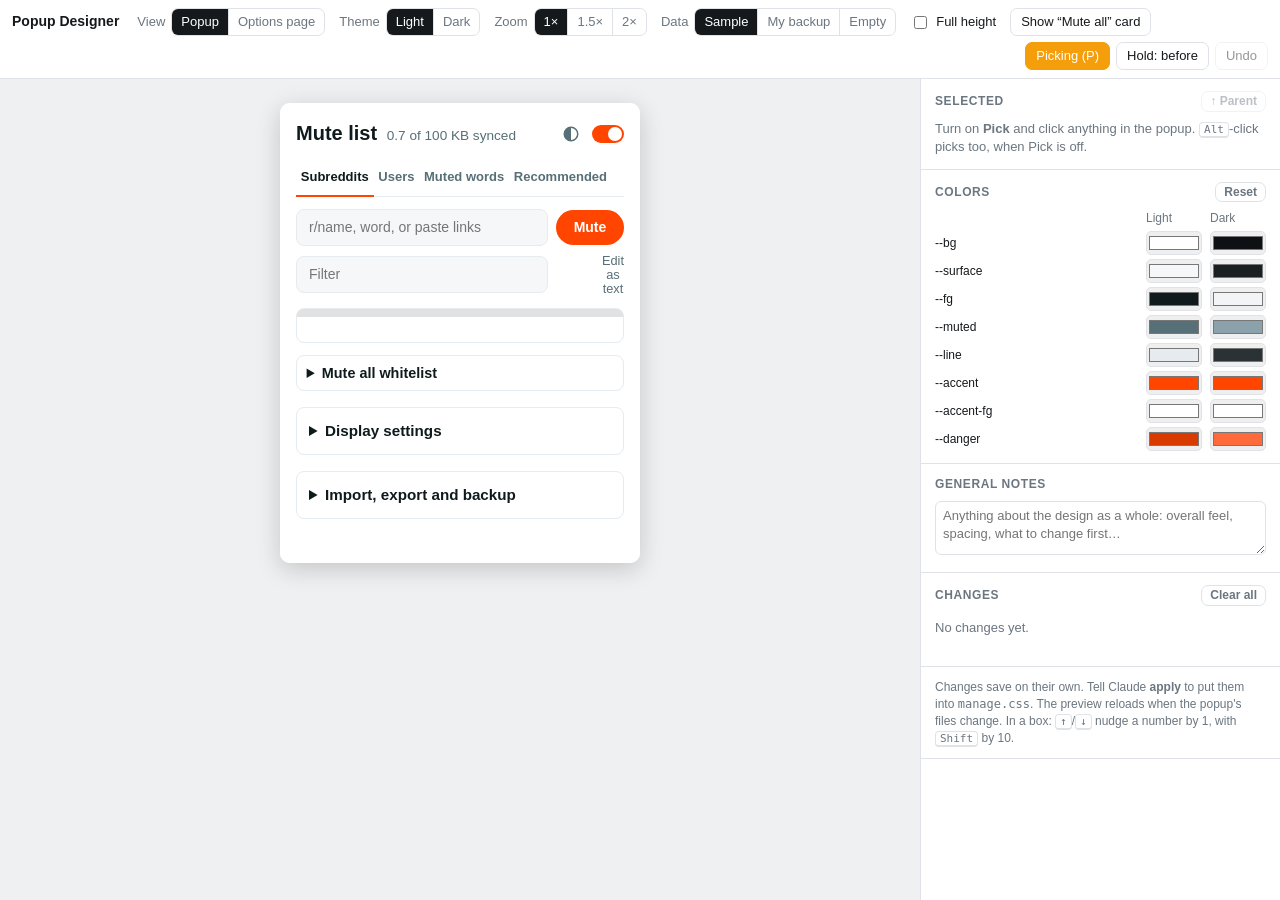
==== tools/designer/index.html @ e5f0740b "Add a popup design editor (tools/designer) Co-Authored-By: Claude Opus 5.5 <noreply@anthropic.com>" ====
<!DOCTYPE html>
<html lang="en">
<head>
<meta charset="UTF-8">
<meta name="viewport" content="width=device-width, initial-scale=1">
<title>Popup Designer</title>
<style>
  :root {
    --bg: #eef0f2; --panel: #fff; --fg: #16191c; --muted: #6b7680; --line: #dfe3e7;
    --accent: #2f6fe4; --pick: #f59e0b; --soft: #f5f7f9;
    font: 13px/1.4 -apple-system, BlinkMacSystemFont, "Segoe UI", Roboto, sans-serif;
    color: var(--fg);
  }
  * { box-sizing: border-box; }
  body { margin: 0; height: 100vh; display: grid; grid-template-columns: 1fr 360px; grid-template-rows: auto 1fr; background: var(--bg); }
  button, input, select, textarea { font: inherit; color: inherit; }
  button { cursor: pointer; }

  .bar { grid-column: 1 / -1; display: flex; flex-wrap: wrap; gap: 6px 14px; align-items: center; padding: 8px 12px; background: var(--panel); border-bottom: 1px solid var(--line); }
  .bar b { font-size: 14px; margin-right: 4px; }
  .seg { display: inline-flex; border: 1px solid var(--line); border-radius: 7px; overflow: hidden; }
  .seg button { border: 0; background: none; padding: 4px 9px; }
  .seg button + button { border-left: 1px solid var(--line); }
  .seg button[aria-pressed="true"] { background: var(--fg); color: #fff; }
  .btn { border: 1px solid var(--line); background: var(--panel); border-radius: 7px; padding: 4px 10px; }
  .btn.primary { background: var(--accent); border-color: var(--accent); color: #fff; }
  .btn[aria-pressed="true"] { background: var(--pick); border-color: var(--pick); color: #fff; }
  .btn:disabled { opacity: .45; cursor: default; }
  .group { display: inline-flex; gap: 6px; align-items: center; }
  .group > span { color: var(--muted); }

  .stage { overflow: auto; padding: 24px; display: flex; justify-content: center; align-items: flex-start; }
  .frame-box { transform-origin: top center; box-shadow: 0 6px 24px rgba(0,0,0,.18); border-radius: 10px; overflow: hidden; background: #fff; flex: none; }
  iframe { display: block; border: 0; }

  aside { background: var(--panel); border-left: 1px solid var(--line); overflow-y: auto; }
  section { padding: 12px 14px; border-bottom: 1px solid var(--line); }
  h2 { font-size: 12px; text-transform: uppercase; letter-spacing: .05em; color: var(--muted); margin: 0 0 8px; display: flex; justify-content: space-between; align-items: center; }
  h3 { font-size: 12px; color: var(--muted); margin: 10px 0 4px; font-weight: 600; }
  .empty { color: var(--muted); }
  .sel-input { width: 100%; font-family: ui-monospace, Menlo, monospace; font-size: 12px; padding: 5px 7px; border: 1px solid var(--line); border-radius: 6px; }
  .chips { display: flex; flex-wrap: wrap; gap: 4px; margin: 6px 0; }
  .chip { border: 1px solid var(--line); background: var(--soft); border-radius: 99px; padding: 1px 8px; font: 11px ui-monospace, Menlo, monospace; }
  .chip[aria-pressed="true"] { border-color: var(--pick); background: #fff4e0; }
  .meta { color: var(--muted); font-size: 12px; display: flex; gap: 8px; align-items: center; flex-wrap: wrap; }
  .meta .btn { padding: 1px 8px; font-size: 12px; }
  .props { display: grid; grid-template-columns: 92px 1fr; gap: 4px 8px; align-items: center; }
  .props label { color: var(--muted); font-size: 12px; }
  .field { display: flex; gap: 4px; }
  .field input[type=text], .field select { flex: 1; min-width: 0; padding: 3px 6px; border: 1px solid var(--line); border-radius: 5px; background: #fff; }
  .field input.set, .field select.set { border-color: var(--pick); background: #fffaf0; }
  .field input[type=color] { width: 28px; height: 26px; padding: 0; border: 1px solid var(--line); border-radius: 5px; background: none; }
  textarea { width: 100%; min-height: 54px; padding: 5px 7px; border: 1px solid var(--line); border-radius: 6px; resize: vertical; }
  textarea.code { font: 12px ui-monospace, Menlo, monospace; }
  .check { display: flex; gap: 6px; align-items: center; margin-top: 8px; }
  .tokens { display: grid; grid-template-columns: 1fr 56px 56px; gap: 4px 8px; align-items: center; font-size: 12px; }
  .tokens .head { color: var(--muted); }
  .tokens input { width: 100%; height: 24px; padding: 0; border: 1px solid var(--line); border-radius: 5px; }
  .tokens input.set { outline: 2px solid var(--pick); }
  .changes { list-style: none; margin: 0; padding: 0; }
  .changes li { display: flex; gap: 6px; align-items: flex-start; padding: 5px 0; border-top: 1px solid var(--line); }
  .changes li:first-child { border-top: 0; }
  .changes .what { flex: 1; min-width: 0; cursor: pointer; }
  .changes code { font: 11px ui-monospace, Menlo, monospace; display: block; overflow-wrap: anywhere; }
  .changes small { color: var(--muted); display: block; }
  .x { border: 0; background: none; color: var(--muted); font-size: 16px; line-height: 1; padding: 0 2px; }
  .status { color: var(--muted); font-size: 12px; }
  .help { color: var(--muted); font-size: 12px; margin: 0; }
  kbd { font: 11px ui-monospace, Menlo, monospace; border: 1px solid var(--line); border-bottom-width: 2px; border-radius: 4px; padding: 0 4px; }

  @media (max-width: 760px) {
    body { grid-template-columns: 1fr; grid-template-rows: auto auto auto; height: auto; }
    aside { border-left: 0; border-top: 1px solid var(--line); }
    .stage { padding: 12px; }
  }
</style>
</head>
<body>
<div class="bar">
  <b>Popup Designer</b>
  <span class="group"><span>View</span><span class="seg" id="mode"><button data-v="popup">Popup</button><button data-v="page">Options page</button></span></span>
  <span class="group"><span>Theme</span><span class="seg" id="theme"><button data-v="light">Light</button><button data-v="dark">Dark</button></span></span>
  <span class="group"><span>Zoom</span><span class="seg" id="zoom"><button data-v="1">1×</button><button data-v="1.5">1.5×</button><button data-v="2">2×</button></span></span>
  <span class="group"><span>Data</span><span class="seg" id="data"><button data-v="sample">Sample</button><button data-v="backup">My backup</button><button data-v="empty">Empty</button></span></span>
  <label class="group"><input type="checkbox" id="tall"> Full height</label>
  <button class="btn" id="page-card">Show “Mute all” card</button>
  <span class="group" style="margin-left:auto">
    <button class="btn" id="pick" title="Click elements in the popup to edit them (P)">Pick</button>
    <button class="btn" id="original" title="Hold to see the popup without your changes">Hold: before</button>
    <button class="btn" id="undo" title="Undo (⌘Z)">Undo</button>
  </span>
</div>

<main class="stage" id="stage"><div class="frame-box" id="frame-box"><iframe id="frame" title="Popup preview"></iframe></div></main>

<aside>
  <section>
    <h2>Selected <span class="meta"><button class="btn" id="parent" disabled>↑ Parent</button></span></h2>
    <div id="sel-empty" class="empty">Turn on <b>Pick</b> and click anything in the popup. <kbd>Alt</kbd>-click picks too, when Pick is off.</div>
    <div id="sel-body" hidden>
      <input class="sel-input" id="selector" spellcheck="false" aria-label="CSS selector">
      <div class="chips" id="chips"></div>
      <div class="meta" id="sel-meta"></div>
      <div id="props"></div>
      <label class="check"><input type="checkbox" id="hide"> Hide it</label>
      <h3>More CSS for this</h3>
      <textarea class="code" id="extra" spellcheck="false" placeholder="e.g. text-transform: uppercase;"></textarea>
      <h3>Note for Claude</h3>
      <textarea id="note" placeholder="Describe what you want here, if the boxes above can't do it"></textarea>
    </div>
  </section>

  <section>
    <h2>Colors <button class="btn" id="tokens-reset" style="font-size:12px;padding:1px 8px">Reset</button></h2>
    <div class="tokens" id="tokens"></div>
  </section>

  <section>
    <h2>General notes</h2>
    <textarea id="general" placeholder="Anything about the design as a whole: overall feel, spacing, what to change first…"></textarea>
  </section>

  <section>
    <h2>Changes <span class="meta"><button class="btn" id="clear">Clear all</button></span></h2>
    <ul class="changes" id="changes"></ul>
    <p class="status" id="status"></p>
  </section>

  <section>
    <p class="help">Changes save on their own. Tell Claude <b>apply</b> to put them into <code>manage.css</code>. The preview reloads when the popup's files change. In a box: <kbd>↑</kbd>/<kbd>↓</kbd> nudge a number by 1, with <kbd>Shift</kbd> by 10.</p>
  </section>
</aside>

<script>
const $ = (id) => document.getElementById(id);
const frame = $('frame');
const fdoc = () => frame.contentDocument;

// ---- State: the edits (saved to changes.json) and the view (this browser only).
let S = { rules: {}, tokens: { light: {}, dark: {} }, general: '' };
const VIEW_KEY = 'designer.view';
let view = { mode: 'popup', theme: 'light', zoom: '1', data: 'sample', tall: false, pick: true };
try { Object.assign(view, JSON.parse(localStorage.getItem(VIEW_KEY)) || {}); } catch (_) { /* defaults */ }
const saveView = () => { try { localStorage.setItem(VIEW_KEY, JSON.stringify(view)); } catch (_) { /* not critical */ } };

const history = [];
let selector = '';
let selEl = null;

const PROPS = [
  ['Text', [['font-size', 'Size'], ['font-weight', 'Weight', ['', '400', '500', '600', '700']], ['color', 'Color', 'color'], ['line-height', 'Line height'], ['text-align', 'Align', ['', 'left', 'center', 'right']], ['letter-spacing', 'Letter space']]],
  ['Box', [['padding', 'Padding'], ['margin', 'Margin'], ['gap', 'Gap'], ['width', 'Width'], ['height', 'Height'], ['min-height', 'Min height']]],
  ['Look', [['background-color', 'Background', 'color'], ['border', 'Border'], ['border-radius', 'Corners'], ['box-shadow', 'Shadow'], ['opacity', 'Opacity']]],
  ['Layout', [['display', 'Display', ['', 'block', 'inline-block', 'flex', 'inline-flex', 'grid', 'none']], ['flex-direction', 'Direction', ['', 'row', 'column']], ['justify-content', 'Justify', ['', 'flex-start', 'center', 'flex-end', 'space-between']], ['align-items', 'Align items', ['', 'flex-start', 'center', 'flex-end', 'baseline', 'stretch']]]],
];
const UNITLESS = new Set(['font-weight', 'opacity', 'line-height']);
const withUnit = (p, v) => (/^-?\d*\.?\d+$/.test(v.trim()) && !UNITLESS.has(p) ? v.trim() + 'px' : v.trim());

// ---- Saving.
let saveTimer;
function changed({ record = true } = {}) {
  if (record) pushHistory();
  applyCss();
  renderChanges();
  clearTimeout(saveTimer);
  $('status').textContent = 'Saving…';
  saveTimer = setTimeout(async () => {
    try {
      const res = await fetch('/tools/designer/save', { method: 'POST', body: JSON.stringify({ savedAt: new Date().toISOString(), css: buildCss(false), ...S }) });
      $('status').textContent = res.ok ? `Saved ${new Date().toLocaleTimeString()} · Claude can read these.` : 'Couldn’t save (server error).';
    } catch (_) { $('status').textContent = 'Couldn’t save: is the designer server running?'; }
  }, 400);
}
let lastSnap = null;
function pushHistory() {
  if (lastSnap !== null) history.push(lastSnap);
  if (history.length > 200) history.shift();
  lastSnap = JSON.stringify(S);
  $('undo').disabled = !history.length;
}

// ---- CSS out of the edits. Preview adds !important so it beats manage.css.
function buildCss(preview) {
  const imp = preview ? ' !important' : '';
  const out = [];
  const tok = (sel, map) => {
    const lines = Object.entries(map).map(([k, v]) => `  --${k}: ${v}${imp};`);
    if (lines.length) out.push(`${sel} {\n${lines.join('\n')}\n}`);
  };
  tok(':root:not([data-theme="dark"])', S.tokens.light);
  tok(':root[data-theme="dark"]', S.tokens.dark);
  for (const [sel, r] of Object.entries(S.rules)) {
    const lines = Object.entries(r.props || {}).filter(([, v]) => v !== '').map(([p, v]) => `  ${p}: ${withUnit(p, v)}${imp};`);
    for (const d of (r.css || '').split(';').map((s) => s.trim()).filter(Boolean)) {
      lines.push(`  ${preview ? d.replace(/\s*!important\s*$/, '') + imp : d};`);
    }
    if (lines.length) out.push(`${sel} {\n${lines.join('\n')}\n}`);
  }
  return out.join('\n\n');
}

let showOriginal = false;
function applyCss() {
  const d = fdoc();
  const style = d?.getElementById('dz-css');
  if (!style) return;
  style.textContent = showOriginal ? '' : buildCss(true);
  updateMeta();
}

// ---- The frame: the real manage.html with stand-in chrome.* APIs.
const SEP = { subs: ',', users: ',', popularWords: '\n', subWords: '\n', commentWords: '\n', bodyWords: '\n', flairWords: '\n', recSubs: ',', recUsers: ',', keepSubs: ',', skipSubs: ',', userSubs: ',', scopes: '\n', wordGroups: '\n' };
const SAMPLE = {
  subs: ['funny', 'gaming', 'memes', 'nba', 'soccer', 'pics', 'aww', 'movies', '*cat*', '*dog*', '*bird*'],
  users: ['spez', 'automoderator', 'gallowboob'], userSubs: ['spez:announcements'],
  popularWords: ['election', 'trump'], subWords: ['election'], commentWords: ['spoiler', 'election'],
  recSubs: ['askmen', 'lawyertalk'], recUsers: ['someuser'], keepSubs: ['programming', 'space'], skipSubs: ['india'],
  settings: {},
};
function toStore(list) {
  const sync = { 'seeded.animals': true, settings: { ...(list.settings || {}), theme: view.theme } };
  for (const [kind, sep] of Object.entries(SEP)) {
    const names = list[kind] || [];
    sync[kind + '.count'] = names.length ? 1 : 0;
    if (names.length) sync[kind + '.0'] = names.join(sep);
  }
  return { sync, local: {} };
}
async function seed() {
  let list = view.data === 'empty' ? {} : SAMPLE;
  if (view.data === 'backup') {
    try { list = await (await fetch('/tools/designer/backup.json')).json(); }
    catch (_) { $('status').textContent = 'No backup file in the project folder; showing sample data.'; }
  }
  window.__seed = toStore(list);
  window.__mem = null;
}

async function buildFrame() {
  const t = Date.now();
  let html = await (await fetch('/manage/manage.html')).text();
  html = html.replace(/(href|src)="([^"]+\.(?:css|js))"/g, (_, a, p) => `${a}="${new URL(p, location.origin + '/manage/').pathname}?t=${t}"`);
  const head = `<base href="/manage/"><script>window.__dz = ${JSON.stringify({ popup: view.mode === 'popup' })};<\/script>`
    + `<script src="/tools/designer/stub.js?t=${t}"><\/script>`;
  html = html.replace('<head>', '<head>' + head).replace('</head>', '<style id="dz-css"></style><style id="dz-ui"></style></head>');
  frame.srcdoc = html;
}

frame.addEventListener('load', () => {
  const d = fdoc();
  d.getElementById('dz-ui').textContent = `
    [data-dz-hover] { outline: 2px solid #2f6fe4 !important; outline-offset: -2px !important; cursor: crosshair !important; }
    [data-dz-sel] { outline: 2px dashed #f59e0b !important; outline-offset: -2px !important; }`;
  hookFrame(d);
  applyCss();
  if (selector) select(null, selector);
  sizeFrame();
  new frame.contentWindow.ResizeObserver(sizeFrame).observe(d.documentElement);
});

function sizeFrame() {
  const d = fdoc();
  const w = view.mode === 'popup' ? 360 : 900;
  frame.style.width = w + 'px';
  const content = d?.documentElement.scrollHeight || 600;
  // Chrome popups are at most 600 px tall; the rest scrolls.
  frame.style.height = (view.mode === 'popup' && !view.tall ? Math.min(600, content) : Math.max(content, 300)) + 'px';
  $('frame-box').style.transform = `scale(${view.zoom})`;
  $('frame-box').style.marginBottom = `${(view.zoom - 1) * frame.offsetHeight}px`;
}

// ---- Picking elements.
function pickable(t) {
  if (!(t instanceof frame.contentWindow.Element)) return null;
  return t.closest('svg') || t;
}
function hookFrame(d) {
  let hover = null;
  const picking = (e) => view.pick || e.altKey;
  d.addEventListener('pointerover', (e) => {
    hover?.removeAttribute('data-dz-hover');
    hover = picking(e) ? pickable(e.target) : null;
    hover?.setAttribute('data-dz-hover', '');
  }, true);
  d.addEventListener('pointerleave', () => hover?.removeAttribute('data-dz-hover'));
  for (const type of ['pointerdown', 'mousedown', 'mouseup', 'click']) {
    d.addEventListener(type, (e) => {
      if (!picking(e)) return;
      e.preventDefault();
      e.stopImmediatePropagation();
      if (type === 'click') select(pickable(e.target));
    }, true);
  }
  d.addEventListener('keydown', onKey);
}

function partOf(el, withId = true) {
  if (withId && el.id) return '#' + CSS.escape(el.id);
  return el.tagName.toLowerCase() + [...el.classList].map((c) => '.' + CSS.escape(c)).join('');
}
function candidates(el) {
  const d = fdoc();
  const out = [];
  if (el.id) out.push('#' + CSS.escape(el.id));
  const own = partOf(el, false);
  const anc = el.parentElement?.closest('[id]');
  if (anc && anc !== d.body) out.push(`#${CSS.escape(anc.id)} ${own}`);
  if (el.classList.length) out.push([...el.classList].map((c) => '.' + CSS.escape(c)).join(''));
  if (el.parentElement && el.parentElement !== d.body) out.push(`${partOf(el.parentElement)} > ${own}`);
  out.push(own);
  return [...new Set(out)].slice(0, 5);
}

function select(el, sel) {
  const d = fdoc();
  d.querySelectorAll('[data-dz-sel]').forEach((n) => n.removeAttribute('data-dz-sel'));
  if (el) {
    selector = candidates(el)[0];
    // A rule already made for this element wins over a new guess.
    const existing = Object.keys(S.rules).find((s) => { try { return el.matches(s); } catch (_) { return false; } });
    if (existing) selector = existing;
  } else if (sel) {
    selector = sel;
    try { el = d.querySelector(sel); } catch (_) { el = null; }
  }
  selEl = el;
  el?.setAttribute('data-dz-sel', '');
  renderSelected();
}

// ---- The Selected panel.
const rule = () => (S.rules[selector] ||= { props: {}, css: '', note: '' });
const pruneRule = (sel) => {
  const r = S.rules[sel];
  if (r && !Object.values(r.props).some((v) => v !== '') && !r.css.trim() && !r.note.trim()) delete S.rules[sel];
};
const toHex = (c) => {
  const m = c.match(/rgba?\((\d+),\s*(\d+),\s*(\d+)/);
  return m ? '#' + m.slice(1, 4).map((n) => (+n).toString(16).padStart(2, '0')).join('') : (/^#[0-9a-f]{6}$/i.test(c) ? c : '#000000');
};

function renderSelected() {
  $('sel-empty').hidden = !!selector;
  $('sel-body').hidden = !selector;
  $('parent').disabled = !selEl?.parentElement || selEl.parentElement === fdoc().body;
  if (!selector) return;
  $('selector').value = selector;
  $('chips').replaceChildren(...(selEl ? candidates(selEl) : []).map((c) => {
    const b = document.createElement('button');
    b.className = 'chip';
    b.textContent = c;
    b.setAttribute('aria-pressed', String(c === selector));
    b.onclick = () => { selector = c; renderSelected(); };
    return b;
  }));
  const r = S.rules[selector] || { props: {}, css: '', note: '' };
  const cs = selEl ? frame.contentWindow.getComputedStyle(selEl) : null;
  const box = $('props');
  box.replaceChildren();
  for (const [title, props] of PROPS) {
    const h = document.createElement('h3');
    h.textContent = title;
    const grid = document.createElement('div');
    grid.className = 'props';
    for (const [p, label, kind] of props) {
      const lab = document.createElement('label');
      lab.textContent = label;
      const field = document.createElement('div');
      field.className = 'field';
      const now = cs ? cs.getPropertyValue(p) : '';
      let input;
      if (Array.isArray(kind)) {
        input = document.createElement('select');
        for (const o of kind) input.add(new Option(o || `— ${now}`, o));
      } else {
        input = document.createElement('input');
        input.type = 'text';
        input.placeholder = now;
        input.spellcheck = false;
        input.addEventListener('keydown', nudge);
      }
      input.value = r.props[p] || '';
      input.classList.toggle('set', !!input.value);
      input.id = lab.htmlFor = 'p-' + p;
      const set = (v) => {
        rule().props[p] = v;
        input.classList.toggle('set', !!v);
        pruneRule(selector);
        changed({ record: false });
      };
      input.addEventListener('input', () => set(input.value));
      field.append(input);
      if (kind === 'color') {
        const pick = document.createElement('input');
        pick.type = 'color';
        pick.value = toHex(input.value || now);
        pick.title = 'Pick a color';
        pick.addEventListener('input', () => { input.value = pick.value; set(pick.value); });
        field.append(pick);
      }
      grid.append(lab, field);
    }
    box.append(h, grid);
  }
  $('hide').checked = r.props.display === 'none';
  $('extra').value = r.css;
  $('note').value = r.note;
  updateMeta();
}

function updateMeta() {
  if (!selector) return;
  let n = 0;
  try { n = fdoc()?.querySelectorAll(selector).length || 0; } catch (_) { n = -1; }
  $('sel-meta').textContent = n < 0 ? 'Not a valid selector' : `${n} element${n === 1 ? '' : 's'} on this screen`;
}

// ↑/↓ change the number under the cursor (the first one) by 1, Shift by 10.
function nudge(e) {
  if (e.key !== 'ArrowUp' && e.key !== 'ArrowDown') return;
  const input = e.target;
  const v = input.value || input.placeholder;
  const m = v.match(/-?\d*\.?\d+/);
  if (!m) return;
  e.preventDefault();
  const step = (e.shiftKey ? 10 : 1) * (e.key === 'ArrowUp' ? 1 : -1) * (m[0].includes('.') && !e.shiftKey ? 0.1 : 1);
  const next = Math.round((parseFloat(m[0]) + step) * 100) / 100;
  input.value = v.slice(0, m.index) + next + v.slice(m.index + m[0].length);
  input.dispatchEvent(new Event('input'));
}

$('selector').addEventListener('change', () => {
  selector = $('selector').value.trim();
  select(null, selector);
});
$('hide').addEventListener('change', () => {
  rule().props.display = $('hide').checked ? 'none' : '';
  pruneRule(selector);
  changed({ record: false });
  renderSelected();
});
$('extra').addEventListener('input', () => { rule().css = $('extra').value; pruneRule(selector); changed({ record: false }); });
$('note').addEventListener('input', () => { rule().note = $('note').value; pruneRule(selector); changed({ record: false }); });
$('general').addEventListener('input', () => { S.general = $('general').value; changed({ record: false }); });
$('parent').addEventListener('click', () => { if (selEl?.parentElement) select(selEl.parentElement); });

// Undo: a snapshot when a box is focused or a button clicked.
document.querySelector('aside').addEventListener('focusin', () => pushHistory());
$('undo').addEventListener('click', undo);
function undo() {
  if (!history.length) return;
  S = JSON.parse(history.pop());
  lastSnap = JSON.stringify(S);
  $('undo').disabled = !history.length;
  $('general').value = S.general || '';
  renderTokens();
  renderSelected();
  changed({ record: false });
}

// ---- Colors (the :root variables in manage.css), light and dark.
let TOKENS = [];
async function loadTokens() {
  const css = await (await fetch('/manage/manage.css')).text();
  const block = (re) => Object.fromEntries([...(css.match(re)?.[1] || '').matchAll(/--([\w-]+):\s*([^;]+);/g)].map((m) => [m[1], m[2].trim()]));
  const light = block(/^:root\s*\{([^}]*)\}/m);
  const dark = { ...light, ...block(/:root\[data-theme="dark"\]\s*\{([^}]*)\}/) };
  TOKENS = Object.keys(light).map((k) => ({ name: k, light: light[k], dark: dark[k] }));
  renderTokens();
}
function renderTokens() {
  const box = $('tokens');
  box.replaceChildren(...['', 'Light', 'Dark'].map((t) => Object.assign(document.createElement('span'), { className: 'head', textContent: t })));
  for (const t of TOKENS) {
    const name = document.createElement('span');
    name.textContent = '--' + t.name;
    box.append(name);
    for (const mode of ['light', 'dark']) {
      const input = document.createElement('input');
      input.type = 'color';
      input.value = toHex(S.tokens[mode][t.name] || t[mode]);
      input.classList.toggle('set', !!S.tokens[mode][t.name]);
      input.title = `${mode}: ${S.tokens[mode][t.name] || t[mode]}`;
      input.addEventListener('input', () => {
        S.tokens[mode][t.name] = input.value;
        input.classList.add('set');
        if (view.theme !== mode) setTheme(mode);
        changed({ record: false });
      });
      box.append(input);
    }
  }
}
$('tokens-reset').addEventListener('click', () => { pushHistory(); S.tokens = { light: {}, dark: {} }; renderTokens(); changed({ record: false }); });

// ---- The Changes list.
function renderChanges() {
  const items = [];
  for (const mode of ['light', 'dark']) {
    for (const [k, v] of Object.entries(S.tokens[mode])) items.push({ title: `--${k} (${mode})`, sub: v, remove: () => delete S.tokens[mode][k] });
  }
  for (const [sel, r] of Object.entries(S.rules)) {
    const bits = Object.entries(r.props).filter(([, v]) => v !== '').map(([p, v]) => `${p}: ${withUnit(p, v)}`);
    if (r.css.trim()) bits.push(r.css.trim());
    if (r.note.trim()) bits.push(`📝 ${r.note.trim()}`);
    items.push({ title: sel, sub: bits.join(' · '), remove: () => delete S.rules[sel], open: () => select(null, sel) });
  }
  $('changes').replaceChildren(...items.map((it) => {
    const li = document.createElement('li');
    const what = document.createElement('div');
    what.className = 'what';
    what.innerHTML = '<code></code><small></small>';
    what.firstChild.textContent = it.title;
    what.lastChild.textContent = it.sub;
    if (it.open) what.onclick = it.open;
    const x = document.createElement('button');
    x.className = 'x';
    x.textContent = '×';
    x.title = 'Remove this change';
    x.onclick = () => { pushHistory(); it.remove(); renderTokens(); renderSelected(); changed({ record: false }); };
    li.append(what, x);
    return li;
  }));
  if (!items.length) $('changes').innerHTML = '<li class="empty">No changes yet.</li>';
}
$('clear').addEventListener('click', () => {
  if (!confirm('Clear all changes and notes?')) return;
  pushHistory();
  S = { rules: {}, tokens: { light: {}, dark: {} }, general: '' };
  $('general').value = '';
  renderTokens();
  renderSelected();
  changed({ record: false });
});

// ---- Toolbar.
function segment(id, key, after) {
  const seg = $(id);
  const paint = () => seg.querySelectorAll('button').forEach((b) => b.setAttribute('aria-pressed', String(b.dataset.v === String(view[key]))));
  seg.addEventListener('click', (e) => {
    const v = e.target.closest('button')?.dataset.v;
    if (!v || v === String(view[key])) return;
    view[key] = v;
    saveView();
    paint();
    after(v);
  });
  paint();
  return paint;
}
segment('mode', 'mode', () => buildFrame());
const paintTheme = segment('theme', 'theme', (v) => setTheme(v));
segment('zoom', 'zoom', () => sizeFrame());
segment('data', 'data', async () => { await seed(); buildFrame(); });
$('tall').checked = view.tall;
$('tall').addEventListener('change', () => { view.tall = $('tall').checked; saveView(); sizeFrame(); });

// The popup's own theme setting, so manage.js applies it as it would.
async function setTheme(mode) {
  view.theme = mode;
  saveView();
  paintTheme();
  const c = frame.contentWindow.chrome;
  const { settings } = await c.storage.sync.get('settings');
  await c.storage.sync.set({ settings: { ...settings, theme: mode } });
}

function setPick(on) {
  view.pick = on;
  saveView();
  $('pick').setAttribute('aria-pressed', String(on));
  $('pick').textContent = on ? 'Picking (P)' : 'Pick (P)';
  fdoc()?.querySelectorAll('[data-dz-hover]').forEach((n) => n.removeAttribute('data-dz-hover'));
}
$('pick').addEventListener('click', () => setPick(!view.pick));
setPick(view.pick);

const hold = (on) => { showOriginal = on; applyCss(); };
$('original').addEventListener('pointerdown', () => hold(true));
for (const t of ['pointerup', 'pointerleave']) $('original').addEventListener(t, () => hold(false));

// A sample "Mute all on this page" card, as an open r/popular tab would send.
$('page-card').addEventListener('click', () => {
  window.__portMsg?.({ path: '/r/popular/', origin: 'https://www.reddit.com', subs: ['pics', 'interestingasfuck', 'nextfuckinglevel', 'mildlyinteresting', 'todayilearned', 'worldnews', 'movies', 'oddlysatisfying'] });
});

function onKey(e) {
  const typing = /^(INPUT|TEXTAREA|SELECT)$/.test(e.target.tagName) && e.target.type !== 'checkbox';
  if ((e.metaKey || e.ctrlKey) && e.key === 'z' && !typing) { e.preventDefault(); undo(); }
  else if (!typing && !e.metaKey && !e.ctrlKey && (e.key === 'p' || e.key === 'P')) setPick(!view.pick);
  else if (e.key === 'Escape') setPick(false);
}
document.addEventListener('keydown', onKey);

// Reload the frame when the popup's files change (e.g. after Claude applies the changes).
let stamp = null;
setInterval(async () => {
  try {
    const now = await (await fetch('/tools/designer/stamp')).json();
    if (stamp !== null && now !== stamp) { await loadTokens(); buildFrame(); }
    stamp = now;
  } catch (_) { /* server stopped */ }
}, 1500);

// ---- Start.
(async () => {
  try {
    const saved = await (await fetch('/tools/designer/changes.json')).json();
    {
      S = { rules: saved.rules || {}, tokens: saved.tokens || { light: {}, dark: {} }, general: saved.general || '' };
    }
  } catch (_) { /* first run */ }
  lastSnap = JSON.stringify(S);
  $('undo').disabled = true;
  $('general').value = S.general;
  await loadTokens();
  renderChanges();
  renderSelected();
  await seed();
  buildFrame();
})();
</script>
</body>
</html>
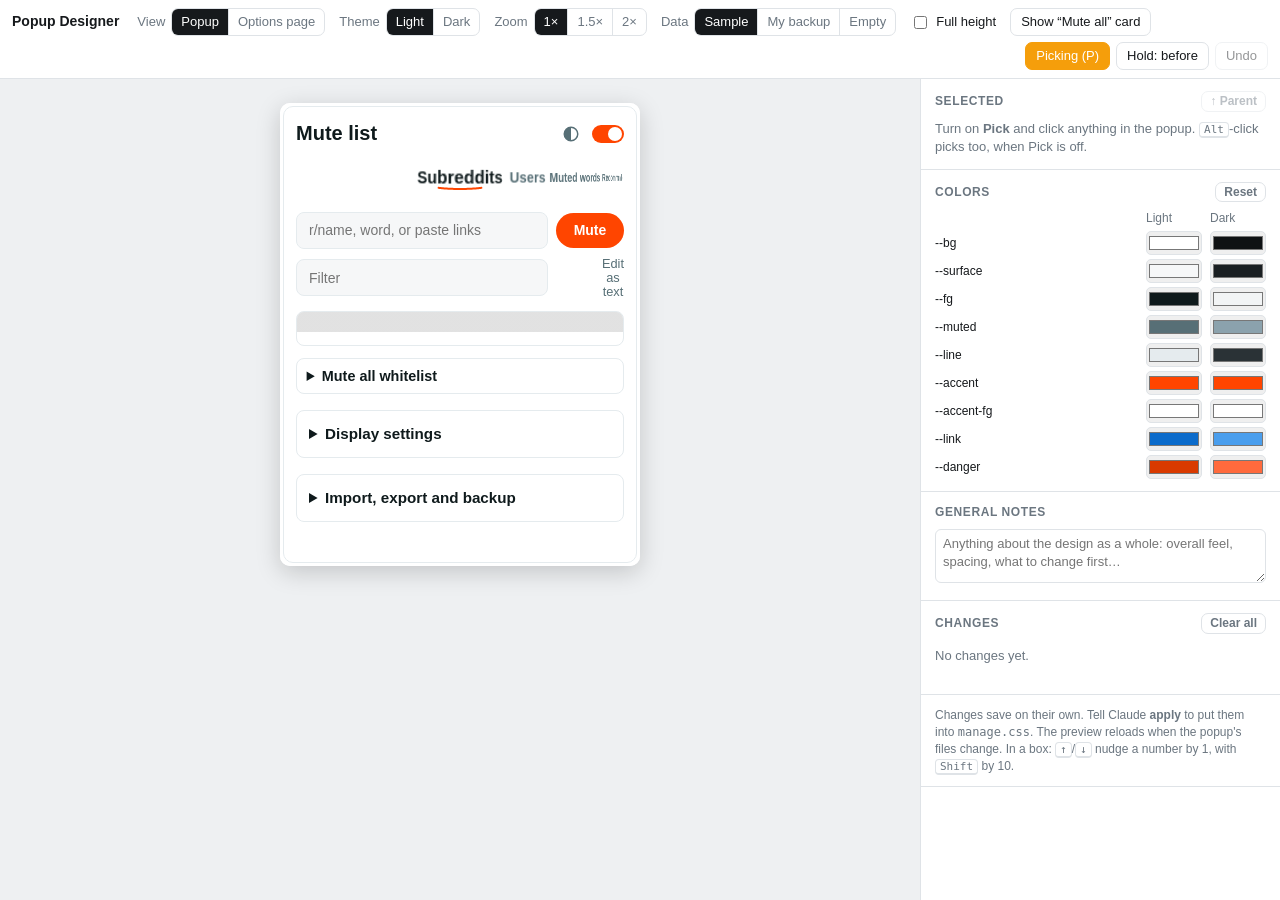
==== commit 8938fe2f: "Titles: one list, also on r/all and custom feeds; an opened post with a muted word collapses to a ba" ====
--- a/tools/designer/index.html
+++ b/tools/designer/index.html
@@ -209,11 +209,11 @@
 }
 
 // ---- The frame: the real manage.html with stand-in chrome.* APIs.
-const SEP = { subs: ',', users: ',', popularWords: '\n', subWords: '\n', commentWords: '\n', bodyWords: '\n', flairWords: '\n', recSubs: ',', recUsers: ',', keepSubs: ',', skipSubs: ',', userSubs: ',', scopes: '\n', wordGroups: '\n' };
+const SEP = { subs: ',', users: ',', titleWords: '\n', commentWords: '\n', bodyWords: '\n', flairWords: '\n', recSubs: ',', recUsers: ',', keepSubs: ',', skipSubs: ',', userSubs: ',', scopes: '\n', wordGroups: '\n' };
 const SAMPLE = {
   subs: ['funny', 'gaming', 'memes', 'nba', 'soccer', 'pics', 'aww', 'movies', '*cat*', '*dog*', '*bird*'],
   users: ['spez', 'automoderator', 'gallowboob'], userSubs: ['spez:announcements'],
-  popularWords: ['election', 'trump'], subWords: ['election'], commentWords: ['spoiler', 'election'],
+  titleWords: ['election', 'trump'], commentWords: ['spoiler', 'election'],
   recSubs: ['askmen', 'lawyertalk'], recUsers: ['someuser'], keepSubs: ['programming', 'space'], skipSubs: ['india'],
   settings: {},
 };
